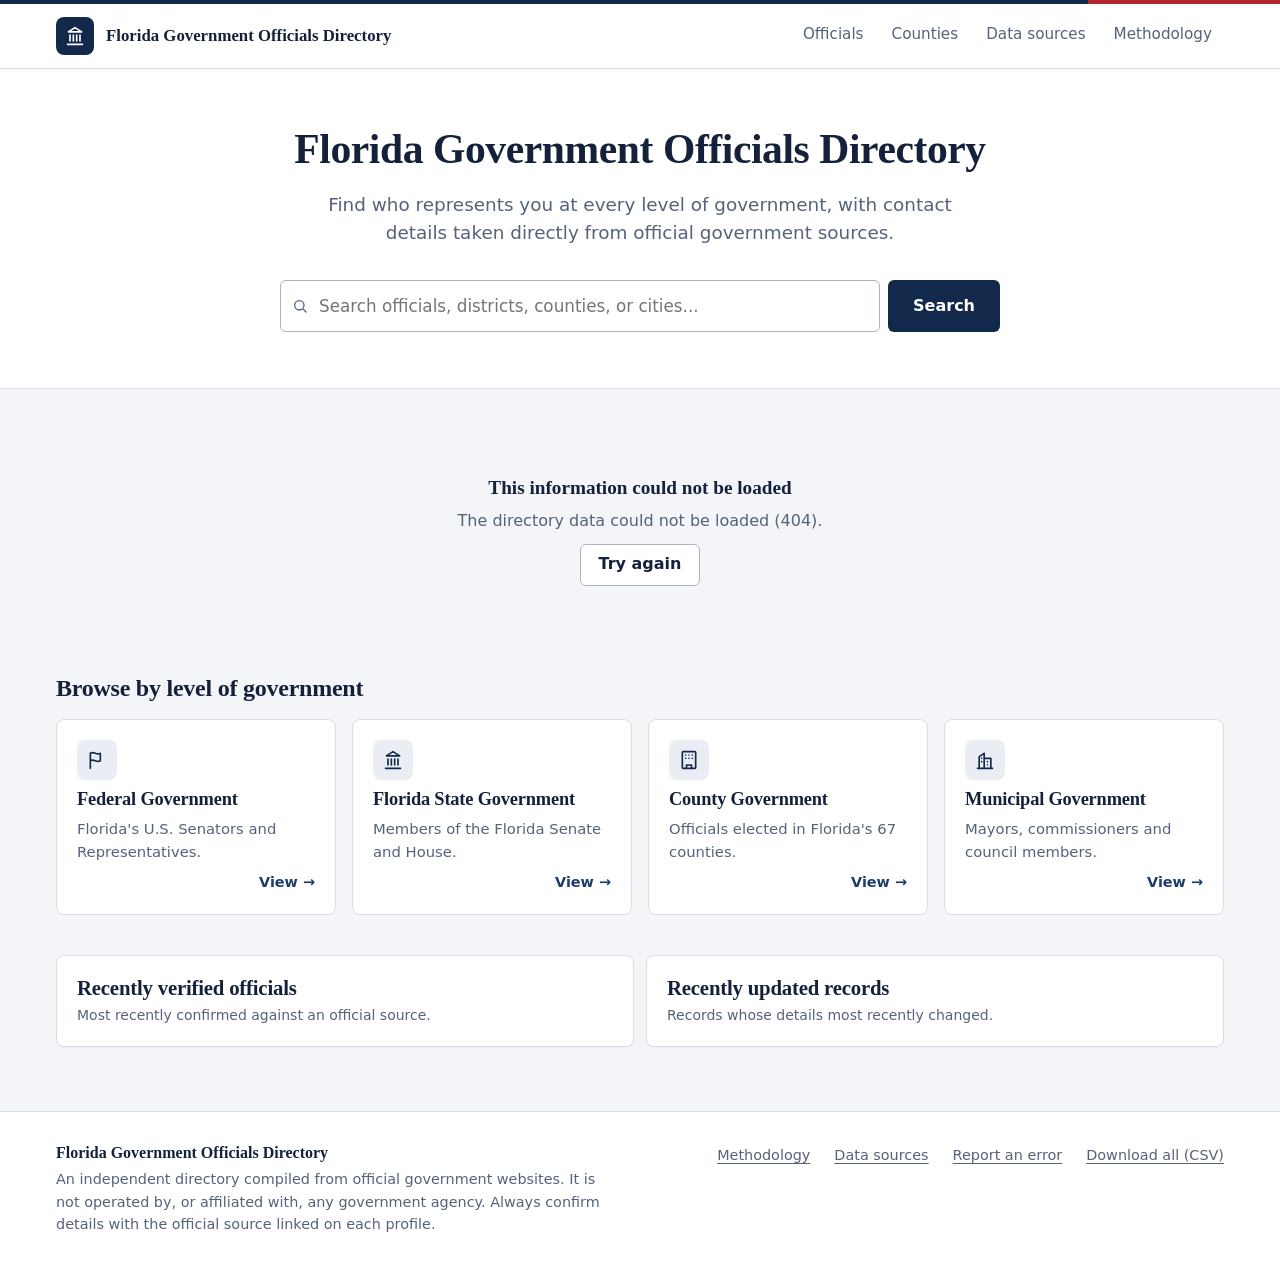
==== site/index.html @ d75959fb "Move project to repo root" ====
<!doctype html>
<html lang="en">
<head>
  <meta charset="utf-8">
  <meta name="viewport" content="width=device-width, initial-scale=1">
  <title>Florida Government Officials Directory</title>
  <meta name="description" content="Find federal, state, county, and municipal elected officials in Florida, with contact details sourced from official government websites.">
  <link rel="icon" href="assets/icon.svg" type="image/svg+xml">
  <link rel="stylesheet" href="assets/style.css">
  <script type="module" src="assets/app.js"></script>
</head>
<body data-page="home">
  <a class="skip" href="#main">Skip to main content</a>
  <header id="site-header"></header>
  <main id="main">
    <section class="hero">
      <div class="container">
        <h1>Florida Government Officials Directory</h1>
        <p class="lede">Find who represents you at every level of government, with contact details taken directly from official government sources.</p>
        <div class="hero-search">
          <form role="search" id="home-search">
            <label for="home-q" class="sr-only">Search officials, districts, counties, or cities</label>
            <div class="input-icon">
              <svg viewBox="0 0 24 24" aria-hidden="true"><circle cx="11" cy="11" r="7"/><path d="m21 21-4.3-4.3"/></svg>
              <input id="home-q" type="search" autocomplete="off" maxlength="100" placeholder="Search officials, districts, counties, or cities...">
            </div>
            <button class="button large" type="submit">Search</button>
          </form>
          <ul id="suggestions" class="suggestions" aria-label="Matching officials" hidden></ul>
        </div>
      </div>
    </section>
    <div class="container">
      <section class="section" aria-labelledby="glance">
        <h2 id="glance" class="sr-only">Directory at a glance</h2>
        <div id="stats"></div>
      </section>
      <section class="section" aria-labelledby="levels">
        <h2 id="levels">Browse by level of government</h2>
        <div class="level-cards">
          <a class="level-card" href="officials.html?level=federal">
            <span class="icon"><svg viewBox="0 0 24 24" aria-hidden="true"><path d="M4 22V4m0 0c5-3 7 3 12 0v9c-5 3-7-3-12 0"/></svg></span>
            <h3>Federal Government</h3><p>Florida's U.S. Senators and Representatives.</p>
            <span class="foot"><span class="muted tabular" data-count="federal">&nbsp;</span><span class="go">View &rarr;</span></span>
          </a>
          <a class="level-card" href="officials.html?level=state">
            <span class="icon"><svg viewBox="0 0 24 24" aria-hidden="true"><path d="M3 22h18M6 18v-7m4 7v-7m4 7v-7m4 7v-7M12 2l8 5H4l8-5Z"/></svg></span>
            <h3>Florida State Government</h3><p>Members of the Florida Senate and House.</p>
            <span class="foot"><span class="muted tabular" data-count="state">&nbsp;</span><span class="go">View &rarr;</span></span>
          </a>
          <a class="level-card" href="officials.html?level=county">
            <span class="icon"><svg viewBox="0 0 24 24" aria-hidden="true"><rect x="4" y="2" width="16" height="20" rx="1"/><path d="M9 22v-4h6v4M8 6h.01M12 6h.01M16 6h.01M8 10h.01M12 10h.01M16 10h.01"/></svg></span>
            <h3>County Government</h3><p>Officials elected in Florida's 67 counties.</p>
            <span class="foot"><span class="muted tabular" data-count="county">&nbsp;</span><span class="go">View &rarr;</span></span>
          </a>
          <a class="level-card" href="officials.html?level=municipal">
            <span class="icon"><svg viewBox="0 0 24 24" aria-hidden="true"><path d="M3 22h18M5 22V8l6-4v18M11 22V10h8v12M15 14h.01M15 18h.01M8 10h.01M8 14h.01"/></svg></span>
            <h3>Municipal Government</h3><p>Mayors, commissioners and council members.</p>
            <span class="foot"><span class="muted tabular" data-count="municipal">&nbsp;</span><span class="go">View &rarr;</span></span>
          </a>
        </div>
      </section>
      <section class="section grid-2">
        <div class="panel"><h2>Recently verified officials</h2><p class="muted small">Most recently confirmed against an official source.</p><div id="recent-verified"></div></div>
        <div class="panel"><h2>Recently updated records</h2><p class="muted small">Records whose details most recently changed.</p><div id="recent-updated"></div></div>
      </section>
    </div>
  </main>
  <footer id="site-footer"></footer>
  <noscript><p class="container">This directory needs JavaScript to search and display records. You can still
  <a href="data/officials.csv">download the full list as a CSV file</a>.</p></noscript>
</body>
</html>
---- site/assets/style.css ----
/* Florida Government Officials Directory
   White and light-gray surfaces, navy primary, a restrained red accent. */
:root {
  --navy: #13294b;
  --navy-600: #1f3d6b;
  --red: #b3262e;
  --bg: #f3f5f8;
  --surface: #ffffff;
  --tint: #eaeef4;
  --border: #d8dee8;
  --input: #a9b4c4;
  --text: #15213a;
  --muted: #56627a;
  --green: #1c6a45;
  --amber: #875800;
  --focus: #2457a6;
  --radius: 8px;
  --sans: system-ui, -apple-system, "Segoe UI", Roboto, "Helvetica Neue", Arial, sans-serif;
  --serif: "Iowan Old Style", "Palatino Linotype", Palatino, Georgia, "Times New Roman", serif;
}

*, *::before, *::after { box-sizing: border-box; }
html { -webkit-text-size-adjust: 100%; }
body {
  margin: 0;
  min-height: 100vh;
  display: flex;
  flex-direction: column;
  background: var(--bg);
  color: var(--text);
  font: 16px/1.55 var(--sans);
  -webkit-font-smoothing: antialiased;
}
main { flex: 1; }
h1, h2, h3 { font-family: var(--serif); line-height: 1.2; margin: 0; text-wrap: balance; letter-spacing: -0.01em; }
h1 { font-size: clamp(1.9rem, 4vw, 2.6rem); }
h2 { font-size: 1.3rem; }
p { margin: 0; }
a { color: var(--navy-600); text-underline-offset: 3px; }
a:hover { color: var(--red); }
:focus-visible { outline: 3px solid var(--focus); outline-offset: 2px; border-radius: 4px; }
svg { width: 1em; height: 1em; fill: none; stroke: currentColor; stroke-width: 2; stroke-linecap: round; stroke-linejoin: round; flex-shrink: 0; }
code { font-size: 0.85em; background: var(--tint); padding: 0.1em 0.35em; border-radius: 4px; overflow-wrap: anywhere; }

.container { width: 100%; max-width: 1200px; margin: 0 auto; padding: 0 16px; }
.sr-only { position: absolute; width: 1px; height: 1px; padding: 0; margin: -1px; overflow: hidden; clip: rect(0 0 0 0); white-space: nowrap; border: 0; }
.skip { position: absolute; left: 16px; top: -60px; z-index: 10; background: var(--navy); color: #fff; padding: 8px 14px; border-radius: var(--radius); }
.skip:focus { top: 12px; color: #fff; }
.muted { color: var(--muted); }
.small { font-size: 0.875rem; }
.strong { font-weight: 600; }
.right { text-align: right; }
.nowrap { white-space: nowrap; }
.break { overflow-wrap: anywhere; }
.tabular { font-variant-numeric: tabular-nums; }
.error-text { color: var(--red); }
.gap-top { margin-top: 12px; }
.fine { margin-top: 16px; padding-top: 16px; border-top: 1px solid var(--border); }

/* header and footer */
#site-header { background: var(--surface); border-bottom: 1px solid var(--border); }
.topbar { height: 4px; background: linear-gradient(90deg, var(--navy) 0 85%, var(--red) 85% 100%); }
.header-row { display: flex; align-items: center; justify-content: space-between; gap: 16px; min-height: 64px; }
.brand { display: flex; align-items: center; gap: 12px; text-decoration: none; color: var(--text); }
.brand-mark { display: grid; place-items: center; width: 38px; height: 38px; border-radius: var(--radius); background: var(--navy); color: #fff; font-size: 20px; }
.brand-name { font: 600 1.05rem/1.2 var(--serif); }
.nav-desktop { display: flex; gap: 4px; }
.nav-desktop a, .nav-mobile a { color: var(--muted); text-decoration: none; font-weight: 500; font-size: 0.95rem; padding: 8px 12px; border-bottom: 2px solid transparent; }
.nav-desktop a:hover, .nav-mobile a:hover { color: var(--text); }
.nav-desktop a[aria-current="page"] { color: var(--text); border-bottom-color: var(--red); }
.nav-mobile a[aria-current="page"] { color: var(--text); font-weight: 600; }
.menu-button { display: none; background: none; border: 0; padding: 8px; font-size: 22px; color: var(--text); cursor: pointer; }
.nav-mobile { border-top: 1px solid var(--border); }
.nav-mobile a { display: block; padding: 12px 4px; font-size: 1rem; }
#site-footer { margin-top: 64px; background: var(--surface); border-top: 1px solid var(--border); color: var(--muted); font-size: 0.9rem; }
.footer-row { display: flex; justify-content: space-between; gap: 24px; padding-top: 32px; padding-bottom: 32px; }
.footer-row > div { max-width: 560px; }
.footer-title { font: 600 1rem var(--serif); color: var(--text); margin-bottom: 6px; }
.footer-links { display: flex; flex-wrap: wrap; gap: 8px 24px; align-content: flex-start; }
.footer-links a { color: var(--muted); }

/* page frame */
.page { padding-top: 32px; }
.page-intro { margin-bottom: 24px; max-width: 760px; }
.page-intro p { margin-top: 8px; color: var(--muted); font-size: 1.05rem; }
.hero { background: var(--surface); border-bottom: 1px solid var(--border); padding: 56px 0; text-align: center; }
.hero p.lede { max-width: 640px; margin: 16px auto 0; color: var(--muted); font-size: 1.15rem; }
.hero-search { position: relative; max-width: 720px; margin: 32px auto 0; text-align: left; }
.section { margin-top: 40px; }
.section > h2 { margin-bottom: 16px; font-size: 1.5rem; }

/* surfaces */
.panel { background: var(--surface); border: 1px solid var(--border); border-radius: var(--radius); padding: 20px; box-shadow: 0 1px 2px rgba(19, 41, 75, 0.04); }
.panel + .panel { margin-top: 20px; }
.stack > .panel, .grid-2 > .panel, .profile-grid > .panel { margin-top: 0; }
.panel.flush { padding: 0; overflow: hidden; }
.panel h2 { margin-bottom: 4px; }
.panel-head { padding: 20px; }
.stack { display: grid; gap: 20px; align-content: start; }
.grid-2 { display: grid; gap: 12px; grid-template-columns: repeat(2, minmax(0, 1fr)); }
.split { display: flex; justify-content: space-between; align-items: baseline; gap: 12px; }

.tiles { display: grid; gap: 12px; margin: 0; }
.tiles-5 { grid-template-columns: repeat(5, minmax(0, 1fr)); }
.tiles-4 { grid-template-columns: repeat(4, minmax(0, 1fr)); }
.tile { background: var(--surface); border: 1px solid var(--border); border-radius: var(--radius); padding: 16px; }
.tile dt { color: var(--muted); font-size: 0.875rem; }
.tile dd { margin: 4px 0 0; font: 600 1.6rem var(--serif); }
.bar { height: 8px; margin: 10px 0; background: var(--tint); border-radius: 99px; overflow: hidden; }
.bar span { display: block; height: 100%; background: var(--navy); border-radius: 99px; }

.level-cards { display: grid; gap: 16px; grid-template-columns: repeat(4, minmax(0, 1fr)); }
.level-card { display: flex; flex-direction: column; gap: 8px; background: var(--surface); border: 1px solid var(--border); border-radius: var(--radius); padding: 20px; text-decoration: none; color: var(--text); transition: box-shadow 0.15s, border-color 0.15s; }
.level-card:hover { color: var(--text); border-color: var(--navy-600); box-shadow: 0 6px 18px rgba(19, 41, 75, 0.1); }
.level-card .icon { display: grid; place-items: center; width: 40px; height: 40px; border-radius: var(--radius); background: var(--tint); color: var(--navy); font-size: 20px; }
.level-card h3 { font-size: 1.15rem; }
.level-card p { color: var(--muted); font-size: 0.925rem; flex: 1; }
.level-card .foot { display: flex; justify-content: space-between; align-items: center; font-size: 0.9rem; }
.level-card .go { display: inline-flex; align-items: center; gap: 4px; color: var(--navy-600); font-weight: 600; }

/* controls */
label { display: block; font-size: 0.875rem; font-weight: 600; margin-bottom: 6px; }
input, select, button { font: inherit; color: inherit; }
input[type="search"], select {
  width: 100%; height: 42px; padding: 0 12px; border: 1px solid var(--input); border-radius: 6px; background: var(--surface);
}
select { padding-right: 32px; }
.input-icon { position: relative; }
.input-icon svg { position: absolute; left: 12px; top: 50%; transform: translateY(-50%); color: var(--muted); }
.input-icon input { padding-left: 38px; }
.hero-search form { display: flex; gap: 8px; }
.hero-search .input-icon { flex: 1; }
.hero-search input { height: 52px; font-size: 1.05rem; }
.filters { border: 0; padding: 0; margin: 16px 0 0; display: grid; gap: 16px; grid-template-columns: repeat(6, minmax(0, 1fr)); }
.field.narrow { max-width: 360px; margin-bottom: 20px; }
.button {
  display: inline-flex; align-items: center; justify-content: center; gap: 8px; height: 42px; padding: 0 18px;
  border-radius: 6px; border: 1px solid transparent; background: var(--navy); color: #fff; font-weight: 600; cursor: pointer; text-decoration: none; white-space: nowrap;
}
.button:hover { background: var(--navy-600); color: #fff; }
.button.large { height: 52px; padding: 0 24px; }
.button.small { height: 36px; padding: 0 12px; font-size: 0.875rem; }
.button.outline { background: var(--surface); color: var(--text); border-color: var(--input); }
.button.outline:hover { background: var(--tint); color: var(--text); }
.button.ghost { background: transparent; color: var(--navy-600); padding: 0 4px; }
.button.ghost:hover { color: var(--red); background: transparent; }
#clear { margin-top: 12px; }
.button:disabled { opacity: 0.45; cursor: not-allowed; }
.actions { display: flex; align-items: center; gap: 8px; flex-wrap: wrap; }
.chips { display: flex; flex-wrap: wrap; gap: 8px; margin-top: 14px; }
.chip { height: 34px; padding: 0 14px; border-radius: 99px; border: 1px solid var(--input); background: var(--surface); cursor: pointer; font-size: 0.875rem; font-weight: 500; }
.chip[aria-pressed="true"] { background: var(--navy); border-color: var(--navy); color: #fff; }

.suggestions { position: absolute; left: 0; right: 0; top: 100%; z-index: 5; margin: 6px 0 0; padding: 0; list-style: none; background: var(--surface); border: 1px solid var(--border); border-radius: var(--radius); box-shadow: 0 12px 30px rgba(19, 41, 75, 0.15); overflow: hidden; }
.suggestions li + li { border-top: 1px solid var(--border); }
.suggestions a { display: flex; flex-direction: column; padding: 10px 16px; text-decoration: none; color: var(--text); }
.suggestions a:hover, .suggestions a:focus-visible { background: var(--tint); }
.suggestions .muted { font-size: 0.875rem; }

/* badges */
.badge { display: inline-flex; align-items: center; gap: 4px; padding: 2px 10px; border-radius: 99px; font-size: 0.78rem; font-weight: 600; background: var(--tint); color: var(--navy); border: 1px solid transparent; white-space: nowrap; }
.badge.outline { background: transparent; border-color: var(--border); color: var(--text); font-weight: 500; }
.badge.navy { background: var(--navy); color: #fff; }
.badge.green { background: #e5f2ec; color: var(--green); border-color: #bcdccb; }
.badge.amber { background: #fbf1df; color: var(--amber); border-color: #ecd3a4; }
.badge.red { background: #fae8e9; color: var(--red); border-color: #efc2c5; }
.badges { display: flex; flex-wrap: wrap; gap: 8px; margin-top: 14px; }

/* tables and cards */
.results-bar { display: flex; flex-wrap: wrap; align-items: center; justify-content: space-between; gap: 12px; padding: 12px 16px; border-bottom: 1px solid var(--border); }
.table-wrap { overflow-x: auto; }
table { width: 100%; border-collapse: collapse; font-size: 0.925rem; }
th { text-align: left; padding: 10px 16px; background: #f5f7fa; color: var(--muted); font-size: 0.75rem; font-weight: 700; text-transform: uppercase; letter-spacing: 0.04em; border-bottom: 1px solid var(--border); white-space: nowrap; }
th.right { text-align: right; }
td { padding: 12px 16px; border-bottom: 1px solid var(--border); vertical-align: middle; }
tbody tr:last-child td { border-bottom: 0; }
tbody tr:hover { background: #f8fafc; }
td.strong a { font-weight: 600; }
.sort { display: inline-flex; align-items: center; gap: 4px; background: none; border: 0; padding: 4px 0; color: inherit; font: inherit; text-transform: inherit; letter-spacing: inherit; cursor: pointer; }
.sort:hover { color: var(--text); }
.sort svg { opacity: 0.45; }
.sort.active { color: var(--text); }
.sort.active svg { opacity: 1; color: var(--red); }
.contact { display: flex; flex-direction: column; gap: 4px; }
td .contact a { white-space: nowrap; overflow-wrap: normal; }
.contact a { display: inline-flex; align-items: center; gap: 6px; text-decoration: none; }
.contact a:hover span { text-decoration: underline; }
.contact svg { color: var(--muted); font-size: 0.85em; }
.details { display: inline-flex; align-items: center; gap: 4px; font-weight: 600; white-space: nowrap; text-decoration: none; }
.cards { display: none; list-style: none; margin: 0; padding: 0; }
.cards li { display: grid; gap: 10px; padding: 16px; border-bottom: 1px solid var(--border); }
.cards li:last-child { border-bottom: 0; }
.card-top { display: flex; justify-content: space-between; align-items: flex-start; gap: 12px; }
.card-name { font: 600 1.05rem var(--serif); }
.card-top .muted { font-size: 0.875rem; margin-top: 2px; }
.pager { display: flex; flex-wrap: wrap; justify-content: space-between; align-items: center; gap: 12px; padding: 12px 16px; border-top: 1px solid var(--border); font-size: 0.9rem; }

.mini-list { list-style: none; margin: 12px 0 0; padding: 0; }
.mini-list li { display: flex; justify-content: space-between; align-items: center; gap: 16px; padding: 12px 0; border-top: 1px solid var(--border); }
.mini-list li > div { min-width: 0; }
.mini-list a { font-weight: 600; }
.mini-list p { font-size: 0.875rem; white-space: nowrap; overflow: hidden; text-overflow: ellipsis; }
.mini-list > li > span { font-size: 0.875rem; flex-shrink: 0; }

/* profile */
.back { display: inline-flex; align-items: center; gap: 6px; font-size: 0.9rem; font-weight: 600; text-decoration: none; margin-bottom: 18px; }
.profile-head { margin-bottom: 24px; }
.profile-head .lede { margin-top: 8px; color: var(--muted); font-size: 1.15rem; }
.profile-grid { display: grid; gap: 20px; grid-template-columns: minmax(0, 2fr) minmax(0, 1fr); align-items: start; margin-top: 8px; }
.rows { margin: 12px 0 0; }
.rows .row { display: grid; grid-template-columns: 200px 1fr; gap: 16px; padding: 12px 0; border-top: 1px solid var(--border); }
.rows .row dt { color: var(--muted); font-size: 0.9rem; font-weight: 500; }
.rows .row dd { margin: 0; overflow-wrap: anywhere; }
.rows.compact .row { grid-template-columns: 1fr; gap: 2px; }
.rows a { display: inline-flex; align-items: center; gap: 4px; }
.contact-list { list-style: none; padding: 0; margin: 16px 0 0; display: grid; gap: 16px; }
.contact-list li { display: flex; gap: 12px; align-items: flex-start; }
.contact-list li > svg { font-size: 20px; color: var(--muted); margin-top: 2px; }
.contact-list li > div { min-width: 0; }
.contact-list a { font-weight: 600; display: inline-flex; align-items: center; gap: 4px; }

/* counties */
.county-grid { list-style: none; padding: 0; margin: 0; display: grid; gap: 12px; grid-template-columns: repeat(4, minmax(0, 1fr)); }
.county-grid a { display: flex; gap: 12px; height: 100%; padding: 16px; background: var(--surface); border: 1px solid var(--border); border-radius: var(--radius); text-decoration: none; color: var(--text); }
.county-grid a:hover { border-color: var(--navy-600); box-shadow: 0 6px 18px rgba(19, 41, 75, 0.1); color: var(--text); }
.county-grid svg { color: var(--red); font-size: 20px; margin-top: 2px; }
.county-name { display: block; font: 600 1rem var(--serif); color: var(--navy); }
.county-grid + p { margin-top: 20px; }
.link-list { list-style: none; padding: 0; margin: 12px 0 0; display: flex; flex-wrap: wrap; gap: 8px; }
.link-list a { display: inline-block; padding: 6px 12px; border: 1px solid var(--border); border-radius: 99px; text-decoration: none; font-size: 0.9rem; }
.plain { list-style: none; margin: 12px 0 0; padding: 0; display: grid; gap: 4px; font-size: 0.925rem; }

/* prose */
.prose { max-width: 760px; color: #2c3a54; }
.prose section { margin-top: 40px; scroll-margin-top: 24px; }
.prose h2 { font-size: 1.5rem; color: var(--text); margin-bottom: 12px; }
.prose p + p, .prose p + ul, .prose ul + p, .prose .panel + p { margin-top: 12px; }
.prose ul { padding-left: 22px; margin: 12px 0 0; }
.prose li + li { margin-top: 6px; }
.prose .panel { margin-top: 12px; }

/* states */
.state { padding: 48px 24px; text-align: center; display: grid; gap: 10px; justify-items: center; }
.state p { max-width: 520px; color: var(--muted); }
.state .state-title { font: 600 1.2rem var(--serif); color: var(--text); }
.state[role="status"] { justify-items: stretch; padding: 20px; }
.skeleton { height: 40px; border-radius: 6px; background: linear-gradient(90deg, var(--tint) 25%, #f4f6f9 50%, var(--tint) 75%); background-size: 200% 100%; animation: shimmer 1.4s infinite; }
.skeleton.short { width: 60%; }
@keyframes shimmer { to { background-position: -200% 0; } }

@media (max-width: 1000px) {
  .filters { grid-template-columns: repeat(3, minmax(0, 1fr)); }
  .level-cards, .county-grid { grid-template-columns: repeat(2, minmax(0, 1fr)); }
  .tiles-5 { grid-template-columns: repeat(3, minmax(0, 1fr)); }
  .profile-grid { grid-template-columns: 1fr; }
}

@media (max-width: 760px) {
  .nav-desktop { display: none; }
  .menu-button { display: block; }
  .hero { padding: 36px 0; }
  .hero-search form { flex-direction: column; }
  .filters, .grid-2, .tiles-4 { grid-template-columns: repeat(2, minmax(0, 1fr)); }
  .grid-2 { grid-template-columns: 1fr; }
  .tiles-5 { grid-template-columns: repeat(2, minmax(0, 1fr)); }
  .tiles-5 .tile:first-child { grid-column: 1 / -1; }
  .table-wrap:not(.always) { display: none; }
  .cards { display: block; }
  .rows .row { grid-template-columns: 1fr; gap: 2px; }
  .footer-row { flex-direction: column; }
}

@media (max-width: 480px) {
  .filters, .level-cards, .county-grid, .tiles-4 { grid-template-columns: 1fr; }
  .brand-name { font-size: 0.95rem; }
}

@media (prefers-reduced-motion: reduce) {
  *, *::before, *::after { animation-duration: 0.01ms !important; transition-duration: 0.01ms !important; }
}
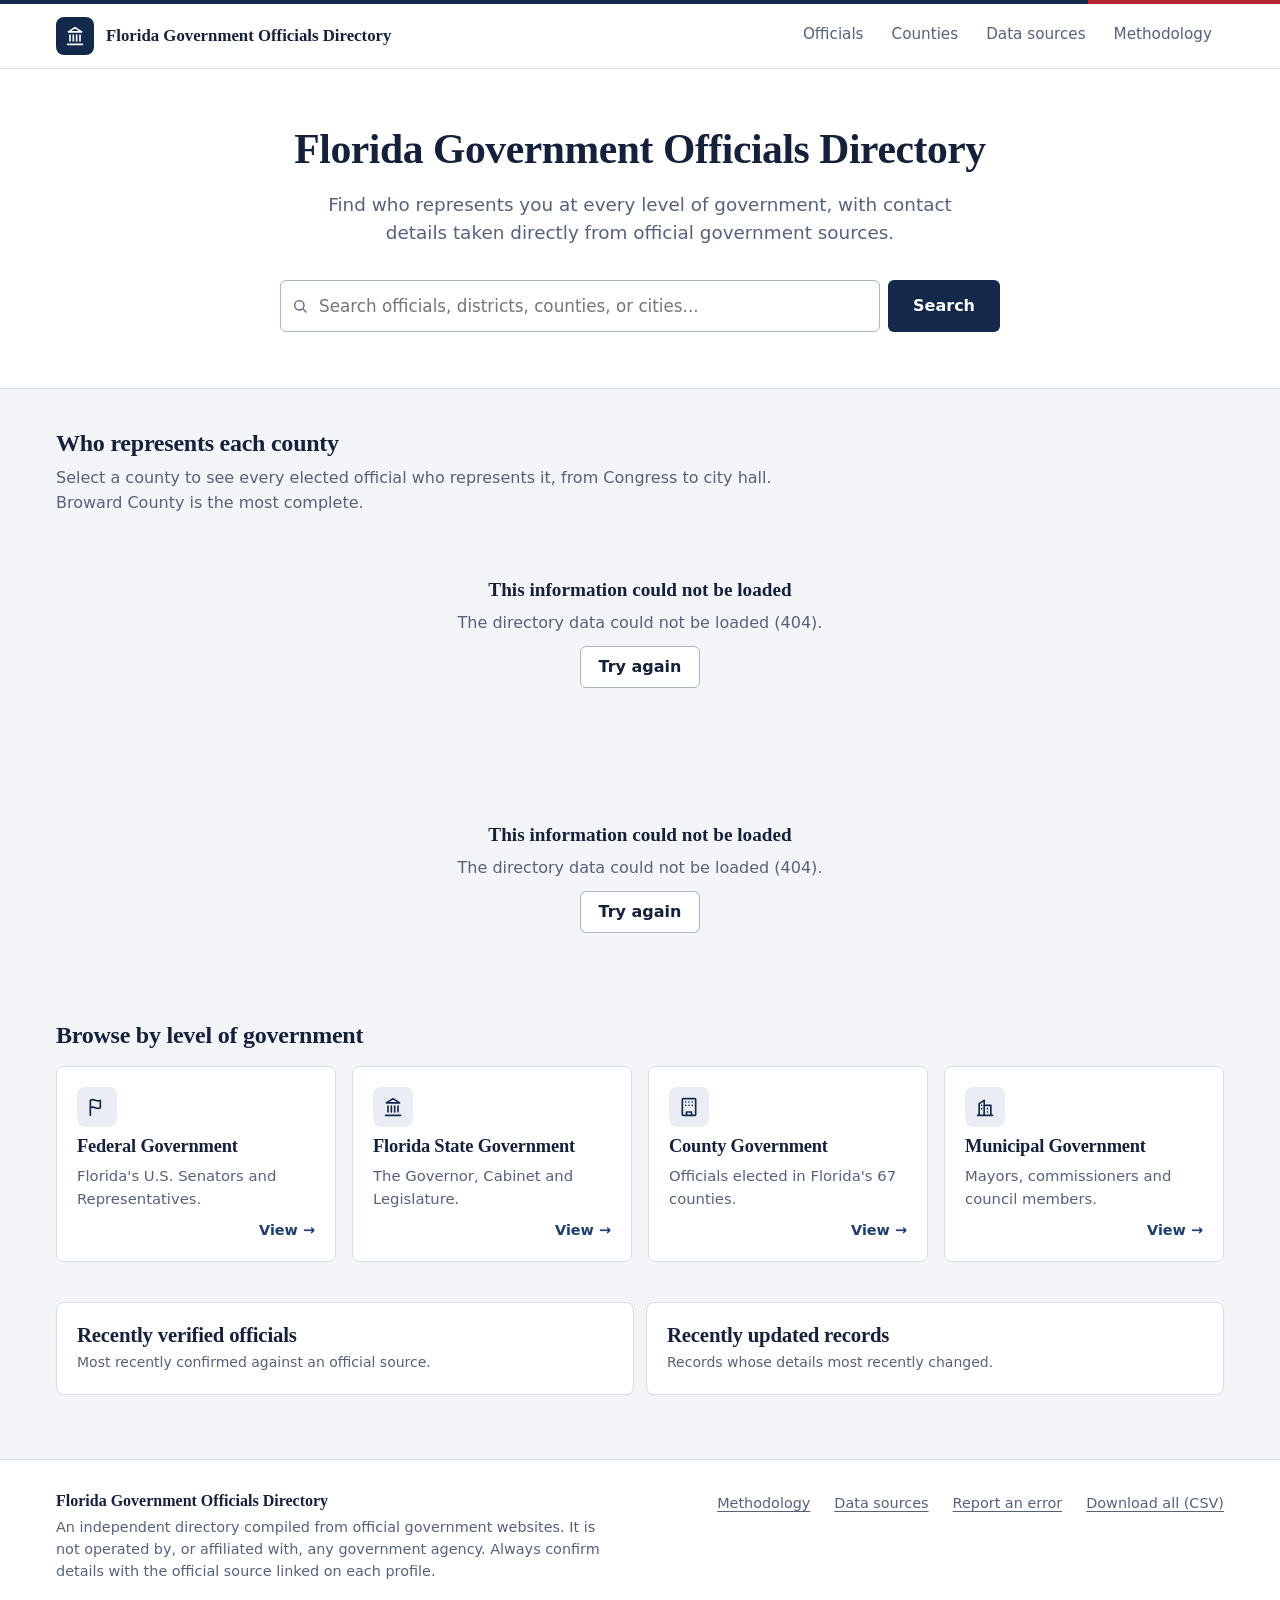
==== commit b2fced83: "Fix search, Senate and supervisor data; add county explorer, portraits and bios - Fix directory sear" ====
--- a/site/index.html
+++ b/site/index.html
@@ -31,6 +31,11 @@
       </div>
     </section>
     <div class="container">
+      <section class="section" aria-labelledby="explore">
+        <h2 id="explore">Who represents each county</h2>
+        <p class="section-lede">Select a county to see every elected official who represents it, from Congress to city hall. Broward County is the most complete.</p>
+        <div id="explorer"></div>
+      </section>
       <section class="section" aria-labelledby="glance">
         <h2 id="glance" class="sr-only">Directory at a glance</h2>
         <div id="stats"></div>
@@ -45,7 +50,7 @@
           </a>
           <a class="level-card" href="officials.html?level=state">
             <span class="icon"><svg viewBox="0 0 24 24" aria-hidden="true"><path d="M3 22h18M6 18v-7m4 7v-7m4 7v-7m4 7v-7M12 2l8 5H4l8-5Z"/></svg></span>
-            <h3>Florida State Government</h3><p>Members of the Florida Senate and House.</p>
+            <h3>Florida State Government</h3><p>The Governor, Cabinet and Legislature.</p>
             <span class="foot"><span class="muted tabular" data-count="state">&nbsp;</span><span class="go">View &rarr;</span></span>
           </a>
           <a class="level-card" href="officials.html?level=county">
--- a/site/assets/style.css
+++ b/site/assets/style.css
@@ -197,14 +197,14 @@
 
 .mini-list { list-style: none; margin: 12px 0 0; padding: 0; }
 .mini-list li { display: flex; justify-content: space-between; align-items: center; gap: 16px; padding: 12px 0; border-top: 1px solid var(--border); }
-.mini-list li > div { min-width: 0; }
+.mini-list li > div { min-width: 0; flex: 1; }
 .mini-list a { font-weight: 600; }
 .mini-list p { font-size: 0.875rem; white-space: nowrap; overflow: hidden; text-overflow: ellipsis; }
 .mini-list > li > span { font-size: 0.875rem; flex-shrink: 0; }
 
 /* profile */
 .back { display: inline-flex; align-items: center; gap: 6px; font-size: 0.9rem; font-weight: 600; text-decoration: none; margin-bottom: 18px; }
-.profile-head { margin-bottom: 24px; }
+.profile-head { margin-bottom: 24px; display: flex; align-items: center; gap: 20px; }
 .profile-head .lede { margin-top: 8px; color: var(--muted); font-size: 1.15rem; }
 .profile-grid { display: grid; gap: 20px; grid-template-columns: minmax(0, 2fr) minmax(0, 1fr); align-items: start; margin-top: 8px; }
 .rows { margin: 12px 0 0; }
@@ -219,6 +219,88 @@
 .contact-list li > div { min-width: 0; }
 .contact-list a { font-weight: 600; display: inline-flex; align-items: center; gap: 4px; }
 
+/* portraits */
+.avatar { --s: 40px; position: relative; display: inline-flex; flex: none; align-items: center; justify-content: center; width: var(--s); height: var(--s); border-radius: 50%; overflow: hidden; background: var(--navy); color: #fff; font: 600 calc(var(--s) * 0.38) var(--sans); letter-spacing: 0.02em; box-shadow: 0 0 0 1px var(--border); user-select: none; }
+.avatar img { display: block; width: 100%; height: 100%; object-fit: cover; object-position: center 12%; background: var(--tint); }
+.avatar.blank { background: var(--tint); color: var(--navy); }
+.avatar.xs { --s: 30px; }
+.avatar.sm { --s: 36px; }
+.avatar.lg { --s: 60px; }
+.avatar.xl { --s: 112px; box-shadow: 0 0 0 3px #fff, 0 0 0 4px var(--border); }
+.name-cell { display: flex; align-items: center; gap: 10px; min-width: 0; }
+
+/* county map */
+.map-layout { display: grid; grid-template-columns: minmax(0, 5fr) minmax(0, 6fr); gap: 20px; align-items: start; }
+.map-card { position: sticky; top: 16px; }
+.map-wrap { position: relative; width: 100%; max-width: 520px; margin: 0 auto; }
+.map-wrap svg { display: block; width: 100%; height: auto; }
+.county-shape { fill: var(--tint); stroke: #fff; stroke-width: 0.9; stroke-linejoin: round; cursor: pointer; outline: none; transition: fill 0.12s; }
+.county-shape.has-officials, .county-shape.t1 { fill: #c4d2e8; }
+.county-shape.t2 { fill: #a3b8da; }
+.county-shape.t3 { fill: #7f9bc9; }
+.county-shape.t4 { fill: #5a7bb5; }
+.county-shape:hover { fill: #8aa5cf; }
+.county-shape:focus-visible { stroke: var(--focus); stroke-width: 3; }
+.county-shape.selected { fill: var(--navy); }
+.pins { position: absolute; inset: 0; pointer-events: none; }
+.pin { position: absolute; transform: translate(-50%, -50%); padding: 0; border: 2px solid #fff; border-radius: 50%; background: none; cursor: pointer; pointer-events: auto; box-shadow: 0 1px 4px rgba(19, 41, 75, 0.35); }
+.pin:hover { z-index: 2; transform: translate(-50%, -50%) scale(1.25); }
+.pin:focus-visible { outline: 3px solid var(--focus); outline-offset: 1px; }
+.map-note { margin-top: 12px; text-align: center; }
+.map-panel .panel-top { display: flex; flex-wrap: wrap; justify-content: space-between; align-items: baseline; gap: 8px 16px; }
+.panel-actions { display: inline-flex; flex-wrap: wrap; align-items: center; gap: 16px; font-size: 0.9rem; font-weight: 600; }
+.link-button { padding: 0; border: 0; background: none; color: var(--navy-600); font: inherit; text-decoration: underline; text-underline-offset: 3px; cursor: pointer; }
+.link-button:hover { color: var(--red); }
+.group { margin-top: 20px; font: 600 0.78rem var(--sans); text-transform: uppercase; letter-spacing: 0.06em; color: var(--muted); }
+.people { list-style: none; margin: 10px 0 0; padding: 0; display: grid; gap: 10px; grid-template-columns: repeat(2, minmax(0, 1fr)); }
+.person a { display: flex; align-items: center; gap: 12px; height: 100%; padding: 10px; border: 1px solid var(--border); border-radius: var(--radius); text-decoration: none; color: var(--text); }
+.person a:hover { border-color: var(--navy-600); box-shadow: 0 6px 18px rgba(19, 41, 75, 0.1); color: var(--text); }
+.person a > span:last-child { display: grid; gap: 2px; justify-items: start; min-width: 0; }
+.person-name { font: 600 1rem var(--serif); color: var(--navy); }
+.section-title { margin: 32px 0 14px; }
+
+/* county explorer */
+.section-lede { max-width: 720px; margin: -8px 0 16px; color: var(--muted); }
+.map-picker { margin-bottom: 12px; }
+.map-picker select { width: 100%; }
+.pin { display: block; }
+.legend { list-style: none; display: flex; flex-wrap: wrap; justify-content: center; gap: 6px 16px; margin: 12px 0 0; padding: 0; }
+.legend li { display: inline-flex; align-items: center; gap: 6px; }
+.swatch { width: 14px; height: 14px; border-radius: 3px; border: 1px solid var(--border); }
+.swatch.t1 { background: #c4d2e8; }
+.swatch.t2 { background: #a3b8da; }
+.swatch.t3 { background: #7f9bc9; }
+.swatch.t4 { background: #5a7bb5; }
+.swatch.selected { background: var(--red); }
+.map-layout > .panel { margin-top: 0; }
+.county-shape.selected { fill: var(--red); }
+/* The marker sits above its county so the highlighted shape stays visible. */
+.pin.marker { transform: translate(-50%, calc(-100% - 6px)); }
+.pin.marker:hover { transform: translate(-50%, calc(-100% - 6px)) scale(1.15); }
+.pin.marker::after { content: ""; position: absolute; left: 50%; bottom: -8px; transform: translateX(-50%); border: 5px solid transparent; border-top: 6px solid #fff; }
+.map-panel .panel-top h2 { font-size: 1.6rem; }
+.roster-tools { margin-top: 16px; display: grid; gap: 4px; }
+.roster-tools .chips { margin-top: 8px; }
+.chip:disabled { opacity: 0.45; cursor: default; }
+.chip .tabular { opacity: 0.75; margin-left: 2px; }
+.roster-level { margin-top: 8px; }
+.roster-level .group { display: flex; align-items: center; gap: 8px; padding-top: 16px; border-top: 1px solid var(--border); }
+.roster-level:first-child .group { border-top: 0; }
+.count { display: inline-flex; min-width: 22px; justify-content: center; padding: 0 7px; border-radius: 99px; background: var(--tint); color: var(--navy); font: 600 0.75rem/1.6 var(--sans); letter-spacing: 0; text-transform: none; }
+.roster-section { margin-top: 14px; }
+.roster-section h4 { display: inline-flex; align-items: center; gap: 8px; margin: 0; font: 600 1rem var(--serif); color: var(--text); }
+details.roster-section { border: 1px solid var(--border); border-radius: var(--radius); padding: 10px 12px; }
+details.roster-section > summary { cursor: pointer; list-style: none; display: flex; align-items: center; justify-content: space-between; }
+details.roster-section > summary::-webkit-details-marker { display: none; }
+details.roster-section > summary::after { content: ""; width: 8px; height: 8px; border-right: 2px solid var(--muted); border-bottom: 2px solid var(--muted); transform: rotate(45deg); margin: 0 4px 4px 0; transition: transform 0.15s; }
+details.roster-section[open] > summary::after { transform: rotate(-135deg); margin-bottom: -4px; }
+details.roster-section[open] > .people { margin-top: 12px; }
+.person.vacant > div { display: flex; align-items: center; gap: 12px; height: 100%; padding: 10px; border: 1px dashed var(--input); border-radius: var(--radius); background: var(--bg); }
+.person.vacant > div > span:last-child { display: grid; gap: 2px; }
+.person.vacant .person-name { color: var(--muted); }
+.notice { margin-top: 12px; padding: 10px 12px; border-left: 3px solid var(--amber); background: #fbf1df; border-radius: 0 var(--radius) var(--radius) 0; color: #5c3d00; }
+.about .bio-summary { margin-top: 10px; font-size: 1.02rem; color: #2c3a54; }
+
 /* counties */
 .county-grid { list-style: none; padding: 0; margin: 0; display: grid; gap: 12px; grid-template-columns: repeat(4, minmax(0, 1fr)); }
 .county-grid a { display: flex; gap: 12px; height: 100%; padding: 16px; background: var(--surface); border: 1px solid var(--border); border-radius: var(--radius); text-decoration: none; color: var(--text); }
@@ -278,3 +360,12 @@
 @media (prefers-reduced-motion: reduce) {
   *, *::before, *::after { animation-duration: 0.01ms !important; transition-duration: 0.01ms !important; }
 }
+
+@media (max-width: 860px) {
+  .map-layout { grid-template-columns: 1fr; }
+  .map-card { position: static; }
+}
+@media (max-width: 560px) {
+  .people { grid-template-columns: 1fr; }
+  .profile-head { flex-direction: column; align-items: flex-start; }
+}
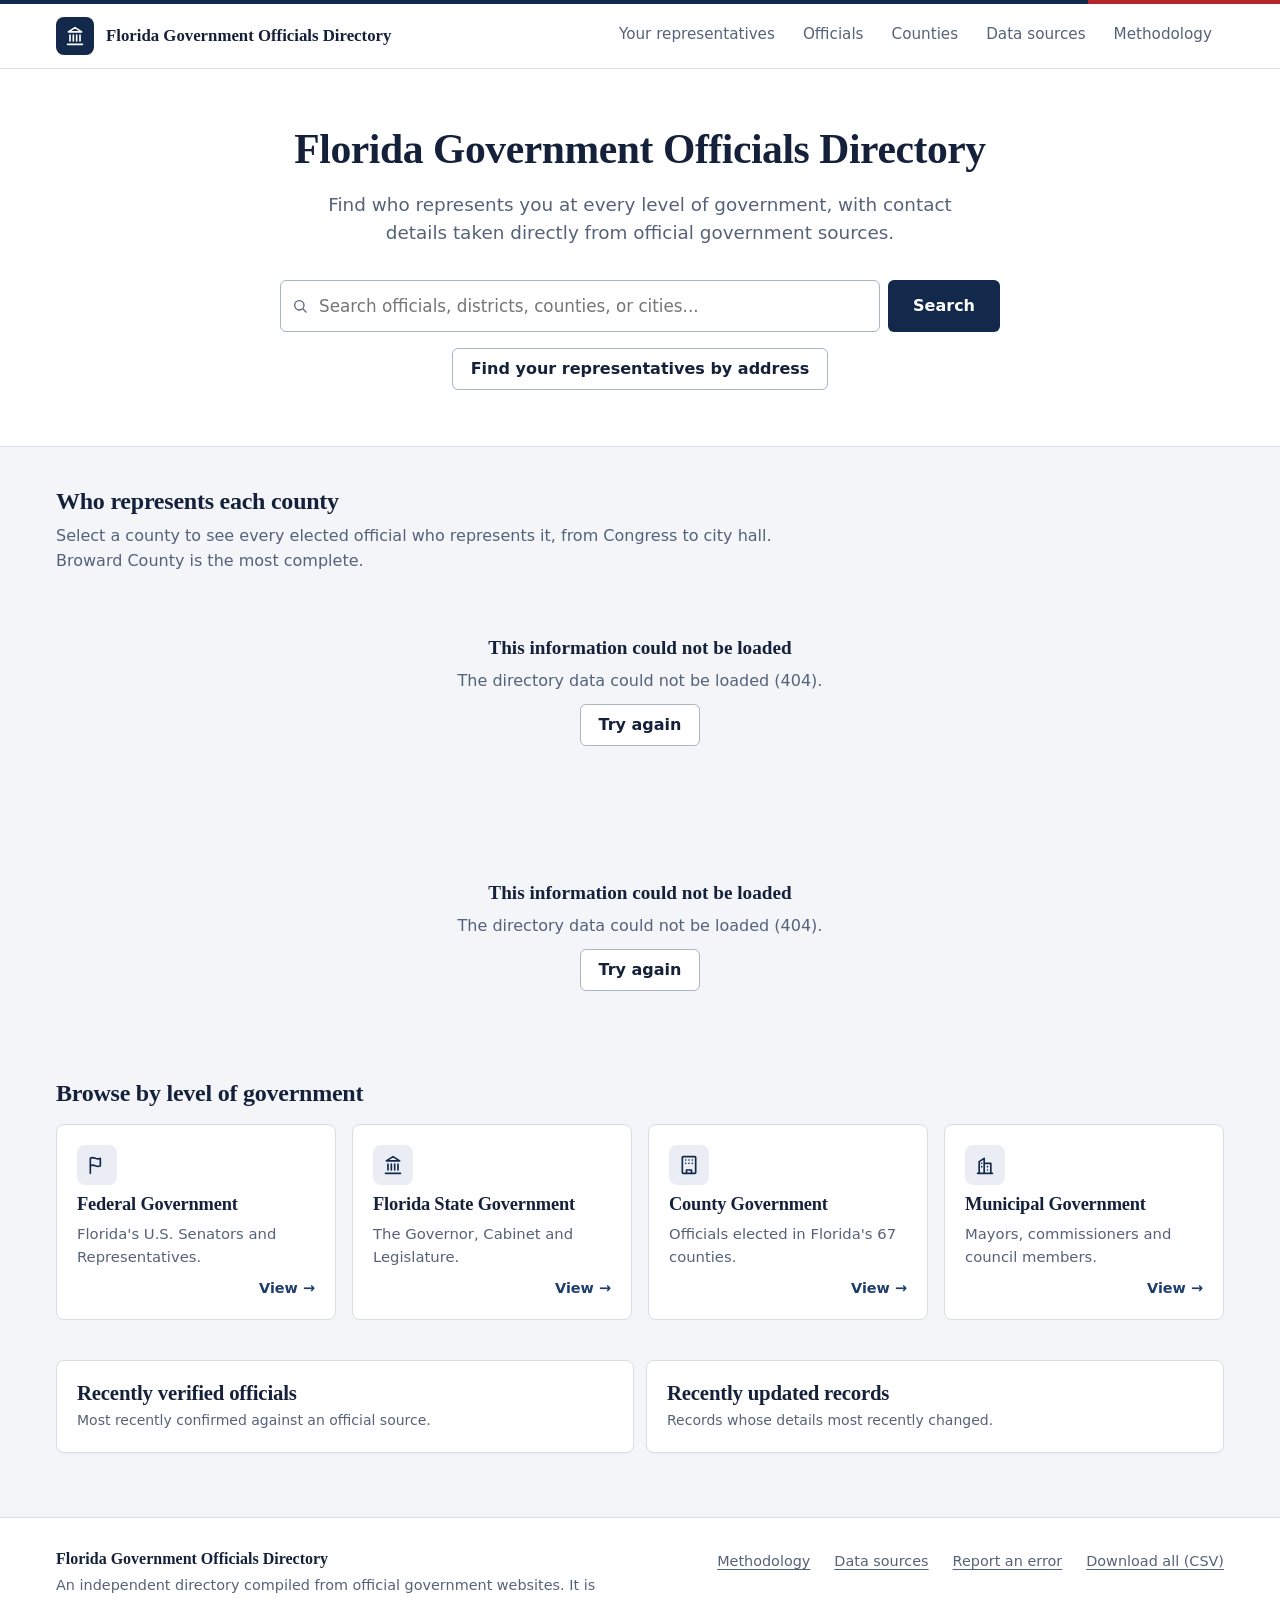
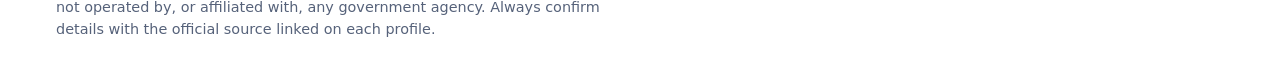
==== commit 259a4aa6: "Add "Your representatives" map, Broward district seats source and more officials - New representativ" ====
--- a/site/index.html
+++ b/site/index.html
@@ -28,6 +28,7 @@
           </form>
           <ul id="suggestions" class="suggestions" aria-label="Matching officials" hidden></ul>
         </div>
+        <p class="hero-cta"><a class="button outline" href="representatives.html">Find your representatives by address</a></p>
       </div>
     </section>
     <div class="container">
--- a/site/assets/style.css
+++ b/site/assets/style.css
@@ -369,3 +369,28 @@
   .people { grid-template-columns: 1fr; }
   .profile-head { flex-direction: column; align-items: flex-start; }
 }
+
+/* your representatives (map) */
+.hero-cta { margin-top: 16px; }
+.rep-search { display: grid; gap: 8px; margin-bottom: 20px; }
+.rep-search-row { display: flex; flex-wrap: wrap; gap: 8px; }
+.rep-search-row .input-icon { flex: 1 1 280px; }
+.rep-search-row .button svg { margin-right: 6px; }
+.rep-layout { display: grid; grid-template-columns: minmax(0, 7fr) minmax(0, 5fr); gap: 20px; align-items: start; }
+.rep-layout > .panel { margin-top: 0; }
+.rep-map-card { position: sticky; top: 12px; }
+.rep-layers { margin: 0; padding: 12px; border-bottom: 1px solid var(--border); }
+.rep-map { height: min(68vh, 620px); min-height: 360px; background: var(--tint); }
+.rep-map-note { padding: 10px 12px; }
+.rep-marker { background: none; border: 0; }
+.rep-marker .avatar { box-shadow: 0 0 0 2px #fff, 0 2px 8px rgba(19, 41, 75, 0.35); }
+.leaflet-container { font: inherit; }
+.leaflet-popup-content { font-size: 0.875rem; line-height: 1.45; }
+.tag-list { list-style: none; display: flex; flex-wrap: wrap; gap: 6px; margin: 12px 0 0; padding: 0; }
+.swatch-dot { display: inline-block; width: 8px; height: 8px; border-radius: 50%; margin-right: 6px; vertical-align: middle; }
+.rep-panel .people { grid-template-columns: minmax(0, 1fr); }
+@media (max-width: 900px) {
+  .rep-layout { grid-template-columns: minmax(0, 1fr); }
+  .rep-map-card { position: static; }
+  .rep-map { height: 58vh; }
+}
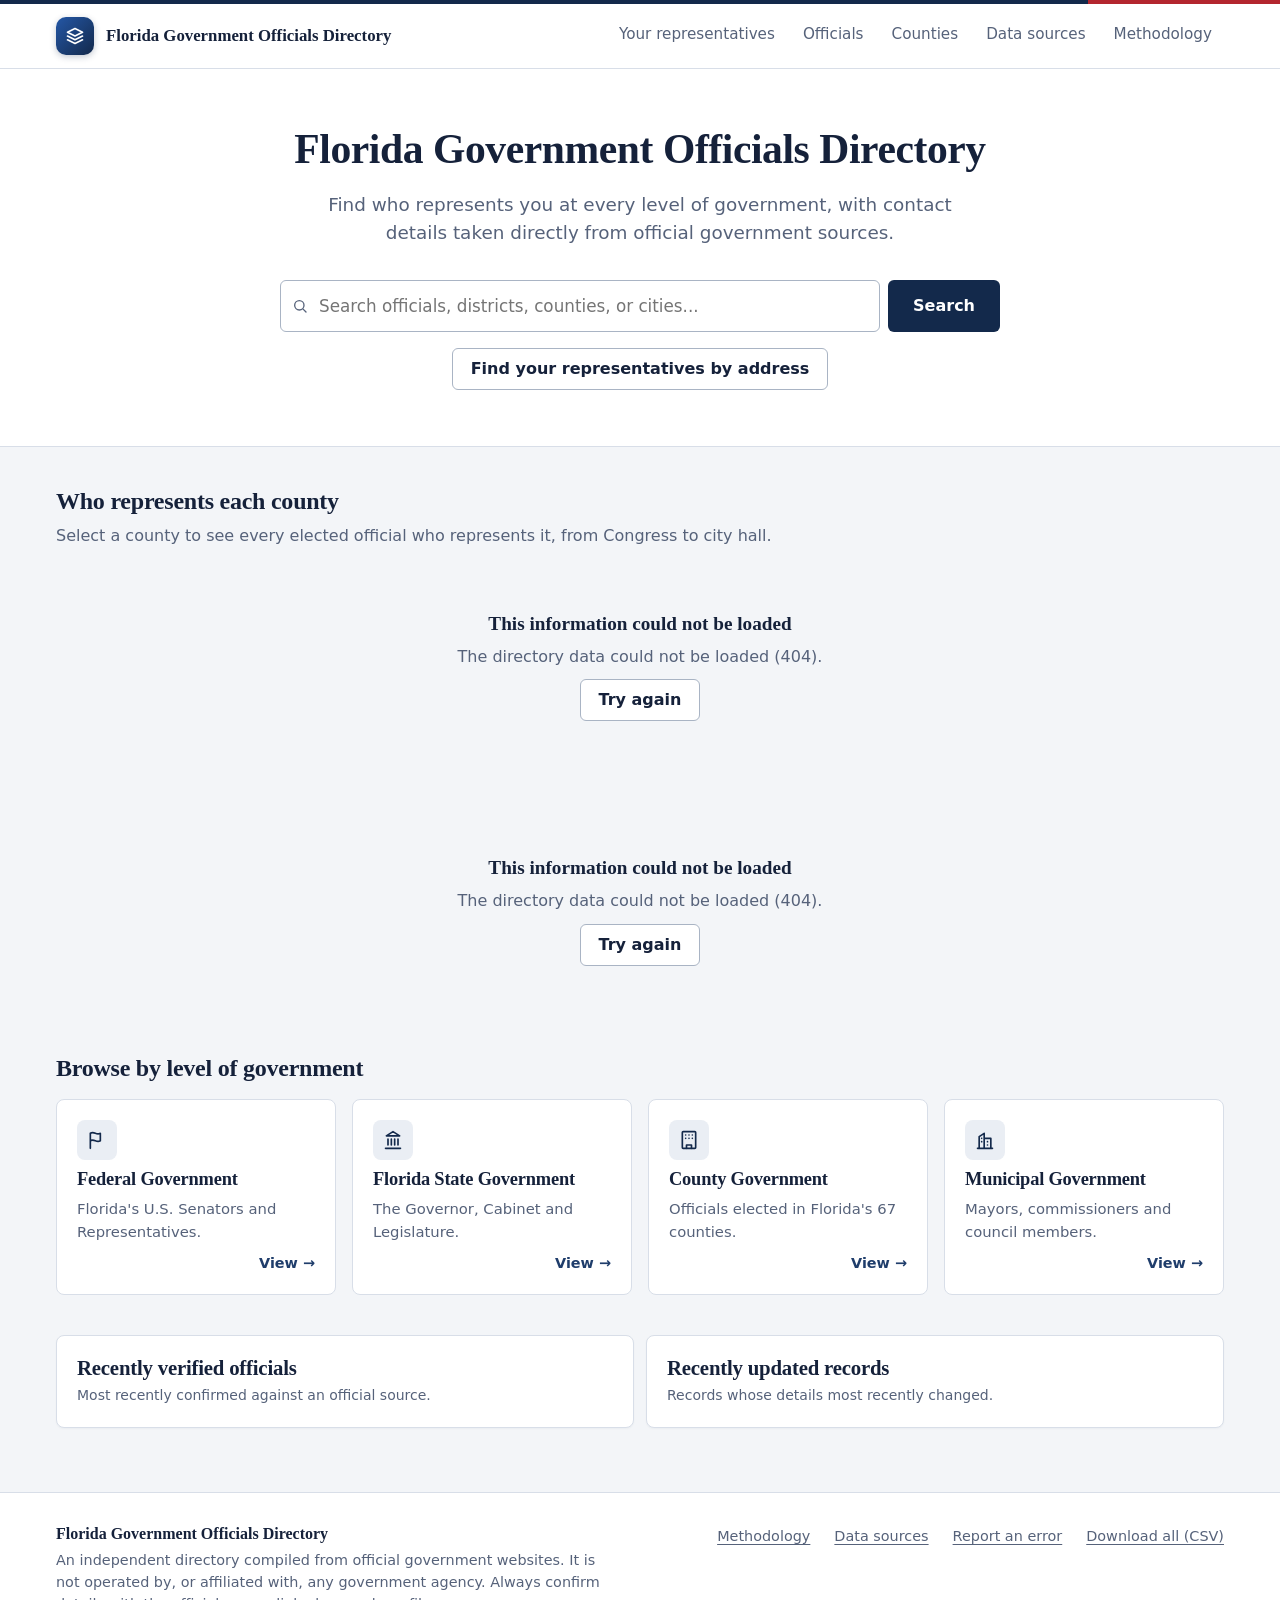
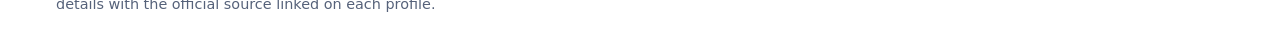
==== commit 0a37747d: "Statewide county and city layers; fewer disclaimers - County Commission and School Board layers cove" ====
--- a/site/index.html
+++ b/site/index.html
@@ -34,7 +34,7 @@
     <div class="container">
       <section class="section" aria-labelledby="explore">
         <h2 id="explore">Who represents each county</h2>
-        <p class="section-lede">Select a county to see every elected official who represents it, from Congress to city hall. Broward County is the most complete.</p>
+        <p class="section-lede">Select a county to see every elected official who represents it, from Congress to city hall.</p>
         <div id="explorer"></div>
       </section>
       <section class="section" aria-labelledby="glance">
--- a/site/assets/style.css
+++ b/site/assets/style.css
@@ -39,7 +39,7 @@
 a { color: var(--navy-600); text-underline-offset: 3px; }
 a:hover { color: var(--red); }
 :focus-visible { outline: 3px solid var(--focus); outline-offset: 2px; border-radius: 4px; }
-svg { width: 1em; height: 1em; fill: none; stroke: currentColor; stroke-width: 2; stroke-linecap: round; stroke-linejoin: round; flex-shrink: 0; }
+svg:where(:not(.leaflet-pane svg)) { width: 1em; height: 1em; fill: none; stroke: currentColor; stroke-width: 2; stroke-linecap: round; stroke-linejoin: round; flex-shrink: 0; }
 code { font-size: 0.85em; background: var(--tint); padding: 0.1em 0.35em; border-radius: 4px; overflow-wrap: anywhere; }
 
 .container { width: 100%; max-width: 1200px; margin: 0 auto; padding: 0 16px; }
@@ -62,7 +62,7 @@
 .topbar { height: 4px; background: linear-gradient(90deg, var(--navy) 0 85%, var(--red) 85% 100%); }
 .header-row { display: flex; align-items: center; justify-content: space-between; gap: 16px; min-height: 64px; }
 .brand { display: flex; align-items: center; gap: 12px; text-decoration: none; color: var(--text); }
-.brand-mark { display: grid; place-items: center; width: 38px; height: 38px; border-radius: var(--radius); background: var(--navy); color: #fff; font-size: 20px; }
+.brand-mark { display: grid; place-items: center; width: 38px; height: 38px; border-radius: 10px; background: linear-gradient(135deg, #2457a6, var(--navy)); color: #fff; font-size: 20px; box-shadow: 0 2px 6px rgba(19, 41, 75, 0.25); }
 .brand-name { font: 600 1.05rem/1.2 var(--serif); }
 .nav-desktop { display: flex; gap: 4px; }
 .nav-desktop a, .nav-mobile a { color: var(--muted); text-decoration: none; font-weight: 500; font-size: 0.95rem; padding: 8px 12px; border-bottom: 2px solid transparent; }
@@ -121,7 +121,7 @@
 /* controls */
 label { display: block; font-size: 0.875rem; font-weight: 600; margin-bottom: 6px; }
 input, select, button { font: inherit; color: inherit; }
-input[type="search"], select {
+input[type="search"], input[role="combobox"], select {
   width: 100%; height: 42px; padding: 0 12px; border: 1px solid var(--input); border-radius: 6px; background: var(--surface);
 }
 select { padding-right: 32px; }
@@ -253,9 +253,9 @@
 .link-button:hover { color: var(--red); }
 .group { margin-top: 20px; font: 600 0.78rem var(--sans); text-transform: uppercase; letter-spacing: 0.06em; color: var(--muted); }
 .people { list-style: none; margin: 10px 0 0; padding: 0; display: grid; gap: 10px; grid-template-columns: repeat(2, minmax(0, 1fr)); }
-.person a { display: flex; align-items: center; gap: 12px; height: 100%; padding: 10px; border: 1px solid var(--border); border-radius: var(--radius); text-decoration: none; color: var(--text); }
-.person a:hover { border-color: var(--navy-600); box-shadow: 0 6px 18px rgba(19, 41, 75, 0.1); color: var(--text); }
-.person a > span:last-child { display: grid; gap: 2px; justify-items: start; min-width: 0; }
+.person > a { display: flex; align-items: center; gap: 12px; height: 100%; padding: 10px; border: 1px solid var(--border); border-radius: var(--radius); text-decoration: none; color: var(--text); }
+.person > a:hover { border-color: var(--navy-600); box-shadow: 0 6px 18px rgba(19, 41, 75, 0.1); color: var(--text); }
+.person > a > span:last-child { display: grid; gap: 2px; justify-items: start; min-width: 0; }
 .person-name { font: 600 1rem var(--serif); color: var(--navy); }
 .section-title { margin: 32px 0 14px; }
 
@@ -380,7 +380,7 @@
 .rep-layout > .panel { margin-top: 0; }
 .rep-map-card { position: sticky; top: 12px; }
 .rep-layers { margin: 0; padding: 12px; border-bottom: 1px solid var(--border); }
-.rep-map { height: min(68vh, 620px); min-height: 360px; background: var(--tint); }
+.rep-map { height: min(68vh, 620px); min-height: 360px; background: #dfe8f1; }
 .rep-map-note { padding: 10px 12px; }
 .rep-marker { background: none; border: 0; }
 .rep-marker .avatar { box-shadow: 0 0 0 2px #fff, 0 2px 8px rgba(19, 41, 75, 0.35); }
@@ -394,3 +394,165 @@
   .rep-map-card { position: static; }
   .rep-map { height: 58vh; }
 }
+.layer-tools { display: flex; flex-wrap: wrap; gap: 4px 16px; }
+.layer-tools .chips { margin-top: 10px; }
+.legend-row { list-style: none; display: flex; flex-wrap: wrap; gap: 6px 16px; margin: 12px 0 0; padding: 0; font-size: 0.875rem; }
+.district-list { list-style: none; margin: 12px 0 0; padding: 0; display: grid; gap: 6px; max-height: 52vh; overflow-y: auto; }
+.district-list li { display: flex; align-items: center; gap: 8px; }
+.district-row { flex: 1; min-width: 0; display: flex; align-items: center; gap: 10px; padding: 6px 8px; border: 1px solid var(--border); border-radius: var(--radius); background: var(--surface); text-align: left; font: inherit; color: var(--text); cursor: pointer; }
+.district-row:hover, .district-row:focus-visible { border-color: var(--navy-600); }
+.district-row > span:last-child { display: grid; min-width: 0; }
+.swatch-bar { flex: none; width: 6px; align-self: stretch; border-radius: 3px; }
+.rep-borders { margin: 0; padding: 0 12px 12px; align-items: center; }
+.small-chip { height: 30px; padding: 0 10px; font-size: 0.8rem; display: inline-flex; align-items: center; gap: 6px; }
+.line-swatch { width: 22px; height: 6px; stroke-width: 0; }
+.leaflet-tooltip.border-label { background: rgba(255, 255, 255, 0.85); border: 0; box-shadow: none; padding: 1px 5px; font-size: 0.72rem; font-weight: 600; }
+.leaflet-tooltip.border-label::before { display: none; }
+.hit-tag { cursor: pointer; font: inherit; font-size: 0.8rem; }
+.hit-tag[aria-pressed="true"] { background: var(--navy); border-color: var(--navy); color: #fff; }
+.small-chip[data-streets] { margin-right: 8px; }
+.special-list { display: grid; gap: 10px; margin-top: 6px; }
+.special-list li { line-height: 1.45; }
+
+/* -- address combobox and results filters (representatives page) -- */
+.input-icon.combo { position: relative; }
+.suggest { position: absolute; z-index: 1000; top: calc(100% + 4px); left: 0; right: 0; margin: 0; padding: 4px; list-style: none;
+  background: var(--surface); border: 1px solid var(--input); border-radius: var(--radius); box-shadow: 0 10px 28px rgba(19, 41, 75, 0.16); }
+.suggest li { display: flex; align-items: center; gap: 8px; padding: 9px 10px; border-radius: 6px; cursor: pointer; font-size: 0.9375rem; }
+.suggest li svg { width: 16px; height: 16px; flex: none; color: var(--muted); }
+.suggest li:hover, .suggest li[aria-selected="true"] { background: var(--bg); color: var(--navy); }
+.rep-results-top { align-items: flex-start; }
+.rep-actions { display: flex; flex-wrap: wrap; align-items: center; gap: 10px; }
+.small-button { height: 32px; padding: 0 12px; font-size: 0.8125rem; }
+.rep-filter { position: sticky; top: env(safe-area-inset-top, 0px); z-index: 5; margin: 14px -4px 4px; padding: 8px 4px; background: var(--surface);
+  border-bottom: 1px solid var(--border); overflow-x: auto; flex-wrap: nowrap; }
+.rep-filter .chip { flex: none; }
+.rep-filter .count { margin-left: 4px; color: var(--muted); font-variant-numeric: tabular-nums; }
+.person.with-actions { position: relative; }
+.person.with-actions > a { padding-bottom: 46px; }
+.person-actions { position: absolute; bottom: 9px; left: 82px; display: flex; gap: 6px; }
+.person-actions a { display: grid; place-items: center; padding: 0; line-height: 0; width: 30px; height: 30px; border-radius: 99px; border: 1px solid var(--border);
+  background: var(--surface); color: var(--navy-600); }
+.person-actions a:hover { border-color: var(--navy-600); background: var(--bg); }
+.person-actions svg { width: 15px; height: 15px; }
+/* end-reps-actions */
+
+/* -- map toolbar: layer dropdown, borders menu, street map switch -- */
+.map-toolbar { display: flex; flex-wrap: wrap; align-items: center; gap: 10px 16px; padding: 12px; border-bottom: 1px solid var(--border); }
+.map-field { display: flex; align-items: center; gap: 8px; font-weight: 600; font-size: 0.875rem; color: var(--navy); }
+.map-field select { width: auto; min-width: 230px; height: 38px; font-weight: 400; }
+.borders-menu { position: relative; }
+.borders-menu > summary { list-style: none; display: inline-flex; align-items: center; gap: 6px; height: 38px; padding: 0 12px 0 14px;
+  border: 1px solid var(--input); border-radius: 6px; background: var(--surface); cursor: pointer; font-size: 0.875rem; font-weight: 500; }
+.borders-menu > summary::-webkit-details-marker { display: none; }
+.borders-menu > summary::after { content: ""; width: 7px; height: 7px; margin-left: 4px; border: solid var(--muted); border-width: 0 2px 2px 0;
+  transform: translateY(-2px) rotate(45deg); }
+.borders-menu[open] > summary::after { transform: translateY(1px) rotate(-135deg); }
+.borders-menu .count { min-width: 20px; height: 20px; padding: 0 6px; border-radius: 99px; background: var(--navy); color: #fff;
+  font-size: 0.75rem; display: inline-grid; place-items: center; font-variant-numeric: tabular-nums; }
+.borders-list { position: absolute; z-index: 1000; top: calc(100% + 6px); left: 0; min-width: 260px; margin: 0; padding: 8px;
+  border: 1px solid var(--input); border-radius: var(--radius); background: var(--surface); box-shadow: 0 10px 28px rgba(19, 41, 75, 0.16); }
+.border-option { display: flex; align-items: center; gap: 10px; padding: 8px; border-radius: 6px; cursor: pointer; font-size: 0.9375rem; }
+.border-option:hover { background: var(--bg); }
+.border-option input { width: 16px; height: 16px; margin: 0; accent-color: var(--navy); }
+.border-option:has(input:disabled) { opacity: 0.45; cursor: not-allowed; }
+.borders-note { margin: 4px 8px 2px; }
+.switch { display: inline-flex; align-items: center; gap: 8px; cursor: pointer; font-size: 0.875rem; font-weight: 500; }
+.switch input { position: absolute; opacity: 0; width: 1px; height: 1px; }
+.switch-track { position: relative; width: 36px; height: 20px; border-radius: 99px; background: var(--input); transition: background 0.15s; }
+.switch-track::after { content: ""; position: absolute; top: 2px; left: 2px; width: 16px; height: 16px; border-radius: 50%; background: #fff;
+  box-shadow: 0 1px 2px rgba(0, 0, 0, 0.25); transition: transform 0.15s; }
+.switch input:checked + .switch-track { background: var(--navy); }
+.switch input:checked + .switch-track::after { transform: translateX(16px); }
+.switch input:focus-visible + .switch-track { outline: 2px solid var(--navy-600); outline-offset: 2px; }
+@media (max-width: 640px) {
+  .map-field { width: 100%; }
+  .map-field select { flex: 1; min-width: 0; }
+}
+.borders-menu .count[hidden] { display: none; }
+
+/* -- "Who runs this county": spotlight, dais, officer tiles -- */
+.leadership { margin: 6px 0 18px; }
+.leader-block { margin-top: 22px; }
+.leader-block h4 { margin: 0 0 2px; font: 600 1.05rem var(--serif); color: var(--navy); }
+.spotlight { position: relative; margin-top: 10px; padding: 18px 18px 14px; border-radius: var(--radius);
+  background: linear-gradient(135deg, #13294b 0%, #1f3d6b 100%); color: #fff; overflow: hidden; }
+.spots { list-style: none; margin: 0; padding: 0; display: grid; }
+.spot { grid-area: 1 / 1; display: flex; align-items: center; gap: 18px; opacity: 0; transform: translateX(14px);
+  transition: opacity 0.45s ease, transform 0.45s ease; pointer-events: none; }
+.spot.on { opacity: 1; transform: none; pointer-events: auto; }
+.spot .avatar.xl { box-shadow: 0 0 0 3px rgba(255, 255, 255, 0.9); flex: none; }
+.spot-role { margin: 0; font-size: 0.8125rem; letter-spacing: 0.04em; text-transform: uppercase; color: #c9d6ee; }
+.spot-name { margin: 2px 0 6px; font: 600 1.5rem/1.2 var(--serif); color: #fff; }
+.spot .badge.outline { color: #fff; border-color: rgba(255, 255, 255, 0.5); }
+.spot-links { display: flex; flex-wrap: wrap; gap: 6px 14px; margin: 10px 0 0; }
+.spot-links a { display: inline-flex; align-items: center; gap: 6px; color: #fff; }
+.spot-links svg { width: 14px; height: 14px; }
+.spot-dots { display: flex; flex-wrap: wrap; gap: 6px; margin-top: 14px; }
+.spot-dots button { width: 8px; height: 8px; padding: 0; border: 0; border-radius: 99px; background: rgba(255, 255, 255, 0.4); cursor: pointer;
+  transition: width 0.2s, background 0.2s; }
+.spot-dots button[aria-pressed="true"] { width: 22px; background: #fff; }
+.spot-dots button:focus-visible { outline: 2px solid #fff; outline-offset: 2px; }
+@media (prefers-reduced-motion: reduce) { .spot { transition: none; } }
+
+.dais-wrap { margin: 10px 0 0; }
+.dais { position: relative; width: 100%; max-width: 460px; margin: 0 auto; aspect-ratio: 2 / 1.08; }
+.dais::before { content: ""; position: absolute; left: 6%; right: 6%; bottom: 0; height: 88%; border: 2px dashed var(--border);
+  border-bottom: 0; border-radius: 999px 999px 0 0; }
+.seat { position: absolute; transform: translate(-50%, -50%); border-radius: 50%; text-decoration: none; }
+.seat .avatar { box-shadow: 0 0 0 3px var(--surface), 0 0 0 6px var(--ring); transition: transform 0.15s; }
+.dais.md .seat .avatar { --s: 54px; }
+.dais.sm .seat .avatar { --s: 42px; }
+.seat.lead .avatar { --s: 70px !important; }
+.seat:hover .avatar, .seat:focus-visible .avatar { transform: scale(1.08); }
+.seat:focus-visible { outline: none; }
+.seat-tip { position: absolute; left: 50%; bottom: calc(100% + 8px); transform: translateX(-50%); z-index: 5; display: none; width: max-content;
+  max-width: 220px; padding: 6px 10px; border-radius: 6px; background: var(--navy); color: #fff; font-size: 0.8125rem; text-align: center; }
+.seat-tip strong { display: block; font-weight: 600; }
+.seat:hover .seat-tip, .seat:focus-visible .seat-tip { display: block; }
+.dais-centre { position: absolute; left: 50%; bottom: 4%; transform: translateX(-50%); display: grid; justify-items: center; color: var(--muted); }
+.dais-centre strong { font: 600 1.6rem var(--serif); color: var(--navy); line-height: 1; }
+.dais-centre span { font-size: 0.75rem; text-transform: uppercase; letter-spacing: 0.06em; }
+.dais-mix { display: flex; flex-wrap: wrap; justify-content: center; gap: 4px 14px; margin-top: 8px; }
+.dais-mix i { display: inline-block; width: 9px; height: 9px; margin-right: 5px; border-radius: 50%; vertical-align: 0; }
+
+.officer-tiles { list-style: none; margin: 10px 0 0; padding: 0; display: grid; gap: 8px; grid-template-columns: repeat(auto-fill, minmax(190px, 1fr)); }
+.officer-tiles a { display: flex; align-items: center; gap: 10px; padding: 10px; border: 1px solid var(--border); border-radius: var(--radius);
+  text-decoration: none; color: var(--text); height: 100%; }
+.officer-tiles a:hover { border-color: var(--navy-600); box-shadow: 0 6px 18px rgba(19, 41, 75, 0.1); }
+.officer-tiles a > span { display: grid; gap: 1px; min-width: 0; }
+.officer-role { font-size: 0.75rem; text-transform: uppercase; letter-spacing: 0.05em; color: var(--muted); }
+
+details.everyone { margin-top: 26px; border-top: 1px solid var(--border); padding-top: 14px; }
+details.everyone > summary { cursor: pointer; list-style: none; }
+details.everyone > summary::-webkit-details-marker { display: none; }
+details.everyone > summary h3 { display: inline; }
+details.everyone > summary::before { content: "▸"; margin-right: 8px; color: var(--muted); }
+details.everyone[open] > summary::before { content: "▾"; }
+details.everyone > summary .muted { display: block; margin: 2px 0 0 18px; }
+@media (max-width: 640px) {
+  .spot { flex-direction: column; text-align: center; }
+  .spot-links { justify-content: center; }
+  .dais.md .seat .avatar { --s: 40px; }
+  .seat.lead .avatar { --s: 52px !important; }
+}
+.back-link { display: inline-flex; align-items: center; gap: 6px; margin: 0 0 10px; padding: 0; border: 0; background: none; color: var(--navy-600);
+  font: 600 0.875rem var(--sans); cursor: pointer; text-decoration: underline; text-underline-offset: 3px; }
+.back-link svg { width: 16px; height: 16px; }
+.type-chips { list-style: none; display: flex; flex-wrap: wrap; gap: 6px; margin: 10px 0 0; padding: 0; }
+.type-chips li { padding: 4px 10px; border-radius: 99px; background: var(--tint); color: var(--navy); font-size: 0.8125rem; }
+.type-chips .count { margin-left: 4px; color: var(--muted); }
+.special-more { margin-top: 10px; }
+.special-more > summary { cursor: pointer; color: var(--navy-600); font-weight: 600; font-size: 0.875rem; }
+.special-more .special-list { margin-top: 8px; max-height: 320px; overflow-y: auto; }
+.coverage-table th[scope="row"] { font-weight: 500; text-align: left; }
+.coverage-table .ok-cell { color: #1c6a45; font-weight: 600; }
+.coverage-table .gap-cell { color: var(--muted); background: #fbf3e4; }
+.gap-box { margin: 12px 0; padding: 12px 14px; border: 1px dashed var(--input); border-radius: var(--radius); background: var(--bg); }
+.gap-box ul { margin: 6px 0; }
+.gap-box li { padding: 2px 0; }
+.board-marker { display: grid; place-items: center; width: 34px; height: 34px; border-radius: 50%; background: var(--navy); color: #fff;
+  font: 600 0.875rem var(--sans); box-shadow: 0 0 0 3px #fff, 0 2px 6px rgba(0, 0, 0, 0.25); }
+.avatar-stack { display: inline-flex; flex: none; }
+.avatar-stack .avatar { box-shadow: 0 0 0 2px var(--surface); }
+.avatar-stack .avatar + .avatar { margin-left: -10px; }
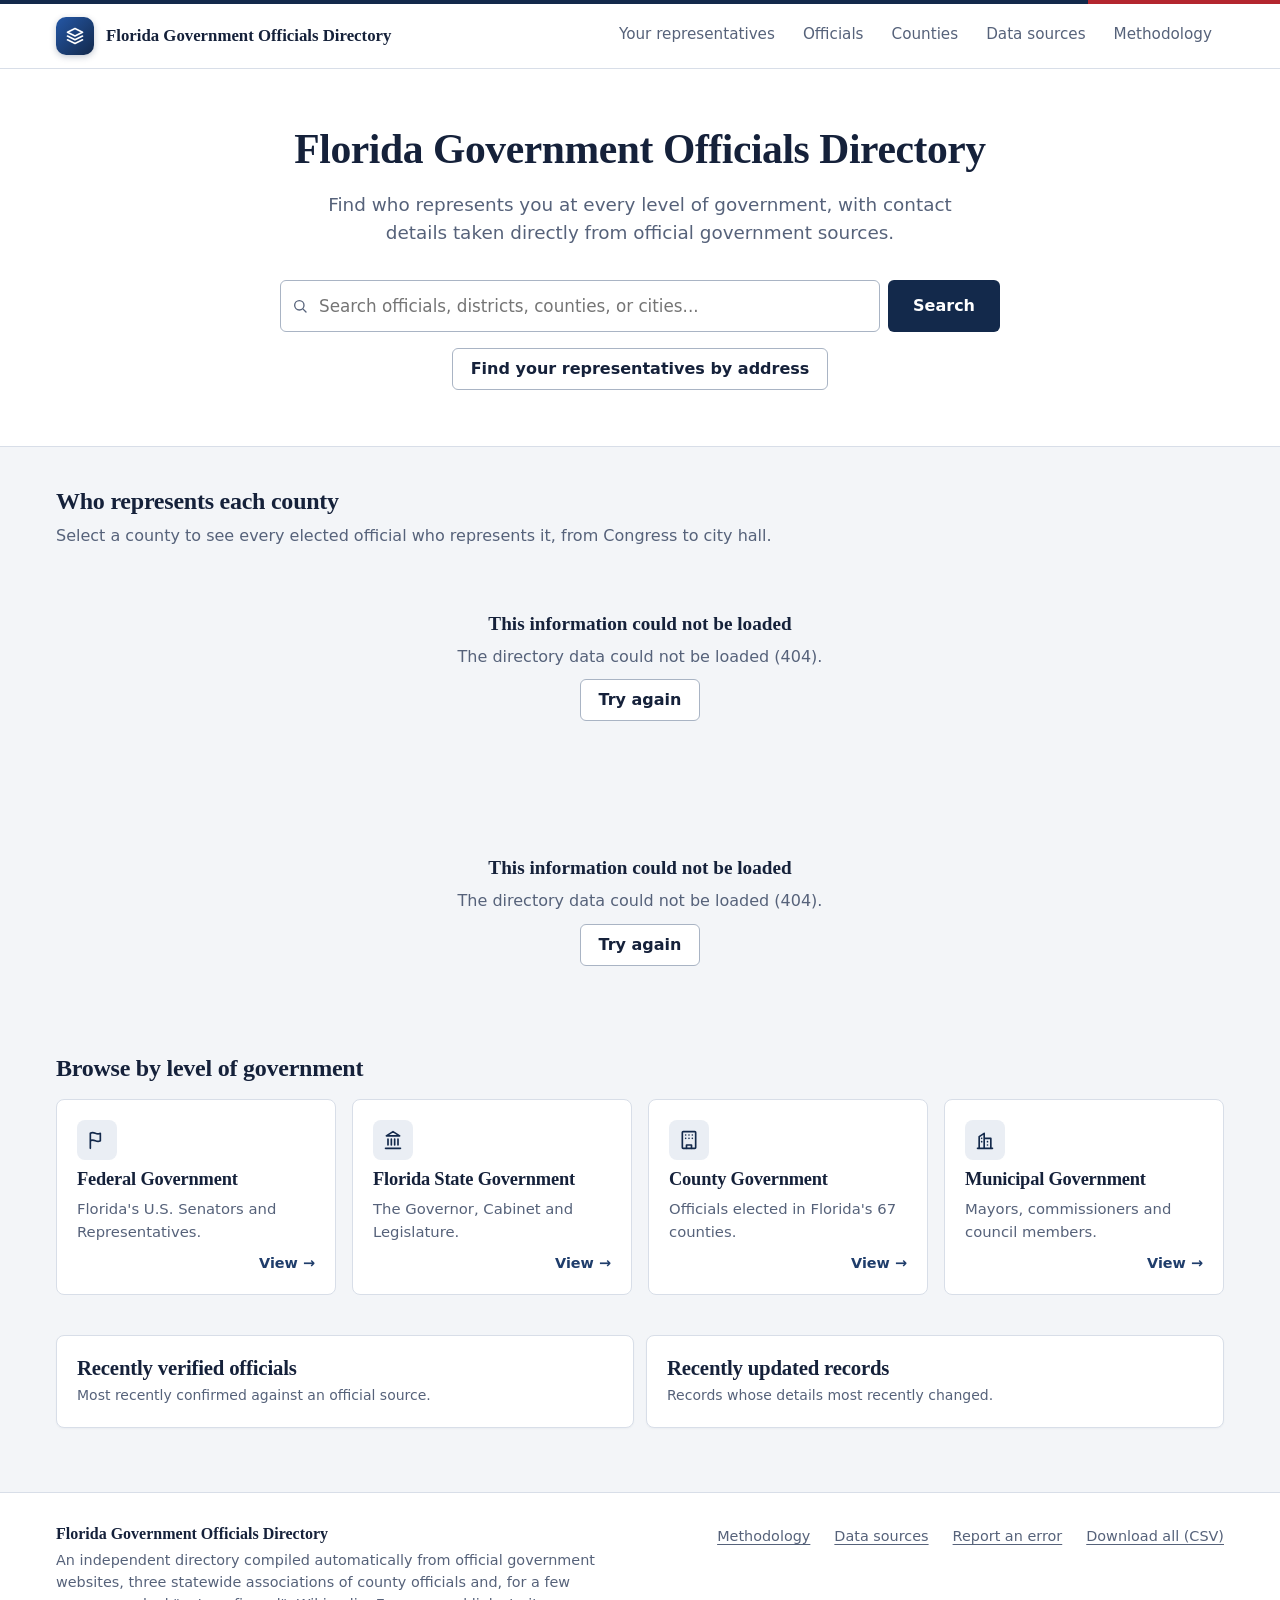
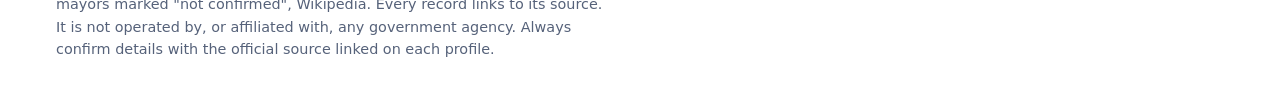
==== commit dbe4430a: "Say plainly where the data comes from Not only government websites: three statewide associations of " ====
--- a/site/index.html
+++ b/site/index.html
@@ -4,7 +4,7 @@
   <meta charset="utf-8">
   <meta name="viewport" content="width=device-width, initial-scale=1">
   <title>Florida Government Officials Directory</title>
-  <meta name="description" content="Find federal, state, county, and municipal elected officials in Florida, with contact details sourced from official government websites.">
+  <meta name="description" content="Find federal, state, county, and municipal elected officials in Florida, collected automatically from official government websites and statewide associations of county officials, with a link to each source.">
   <link rel="icon" href="assets/icon.svg" type="image/svg+xml">
   <link rel="stylesheet" href="assets/style.css">
   <script type="module" src="assets/app.js"></script>
--- a/site/assets/style.css
+++ b/site/assets/style.css
@@ -556,3 +556,12 @@
 .avatar-stack { display: inline-flex; flex: none; }
 .avatar-stack .avatar { box-shadow: 0 0 0 2px var(--surface); }
 .avatar-stack .avatar + .avatar { margin-left: -10px; }
+/* Clicking a district shape shouldn't draw the browser's focus box around it. */
+.leaflet-container path.leaflet-interactive:focus,
+.leaflet-container .leaflet-interactive:focus:not(:focus-visible) { outline: none; }
+.chips.rep-filter { flex-wrap: wrap; overflow: visible; }
+.rep-results-top { position: relative; }
+.close-x { position: absolute; top: -6px; right: -6px; width: 36px; height: 36px; display: grid; place-items: center; border: 1px solid var(--border);
+  border-radius: 50%; background: var(--surface); color: var(--text); font-size: 1.375rem; line-height: 1; cursor: pointer; }
+.close-x:hover { background: var(--tint); }
+.rep-results-top:has(.close-x) { padding-right: 44px; }
